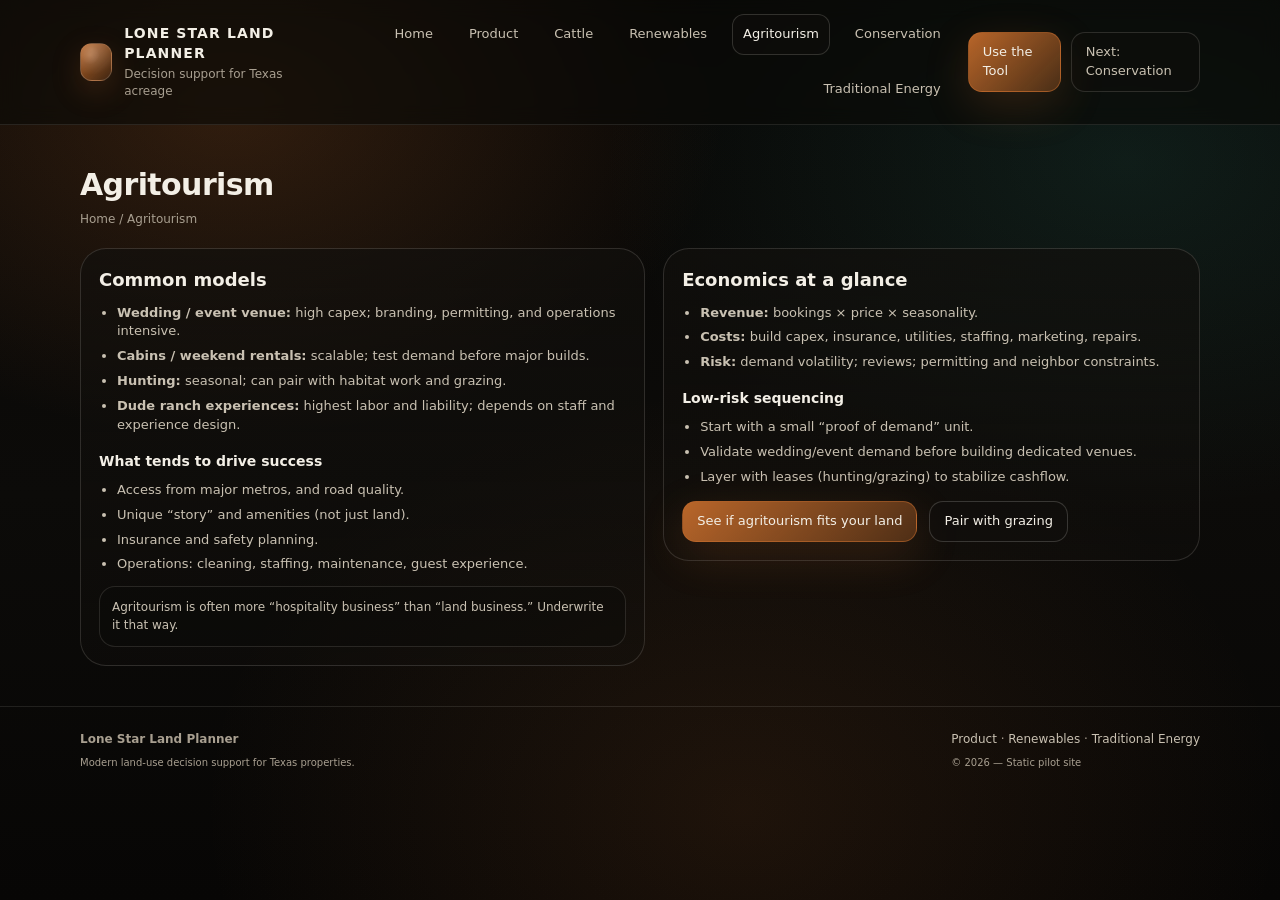
==== agritourism.html @ 0bdb6a61 "Create agritourism.html" ====
<!doctype html>
<html lang="en">
<head>
  <meta charset="utf-8" />
  <meta name="viewport" content="width=device-width, initial-scale=1" />
  <title>Agritourism — Lone Star Land Planner</title>
  <meta name="description" content="Agritourism options: wedding venues, dude ranch concepts, hunting, and rural hospitality." />
  <link rel="stylesheet" href="assets/style.css" />
  <script defer src="assets/site.js"></script>
</head>
<body>
<a class="skip-link" href="#main">Skip to content</a>

<header>
  <div class="container navbar">
    <a class="brand" href="index.html">
      <div class="brand-badge" aria-hidden="true"></div>
      <div class="brand-title">
        <strong>Lone Star Land Planner</strong>
        <span>Decision support for Texas acreage</span>
      </div>
    </a>

    <button class="burger" data-burger aria-label="Toggle navigation" aria-expanded="false">
      <span></span><span></span><span></span>
    </button>

    <nav class="navlinks" data-nav aria-label="Primary">
      <a data-navlink href="index.html">Home</a>
      <a data-navlink href="product.html">Product</a>
      <a data-navlink href="cattle.html">Cattle</a>
      <a data-navlink href="renewables.html">Renewables</a>
      <a data-navlink href="agritourism.html">Agritourism</a>
      <a data-navlink href="conservation.html">Conservation</a>
      <a data-navlink href="traditional-energy.html">Traditional Energy</a>
    </nav>

    <div class="nav-cta">
      <a class="btn primary" href="product.html">Use the Tool</a>
      <a class="btn ghost" href="conservation.html">Next: Conservation</a>
    </div>
  </div>
</header>

<main id="main">
  <section class="page-hero">
    <div class="container">
      <h1>Agritourism</h1>
      <div class="breadcrumb">Home / Agritourism</div>
    </div>
  </section>

  <section class="content">
    <div class="container content-grid">
      <div class="panel">
        <h2>Common models</h2>
        <ul>
          <li><b>Wedding / event venue:</b> high capex; branding, permitting, and operations intensive.</li>
          <li><b>Cabins / weekend rentals:</b> scalable; test demand before major builds.</li>
          <li><b>Hunting:</b> seasonal; can pair with habitat work and grazing.</li>
          <li><b>Dude ranch experiences:</b> highest labor and liability; depends on staff and experience design.</li>
        </ul>

        <h3>What tends to drive success</h3>
        <ul>
          <li>Access from major metros, and road quality.</li>
          <li>Unique “story” and amenities (not just land).</li>
          <li>Insurance and safety planning.</li>
          <li>Operations: cleaning, staffing, maintenance, guest experience.</li>
        </ul>

        <div class="note">
          Agritourism is often more “hospitality business” than “land business.” Underwrite it that way.
        </div>
      </div>

      <div class="panel">
        <h2>Economics at a glance</h2>
        <ul>
          <li><b>Revenue:</b> bookings × price × seasonality.</li>
          <li><b>Costs:</b> build capex, insurance, utilities, staffing, marketing, repairs.</li>
          <li><b>Risk:</b> demand volatility; reviews; permitting and neighbor constraints.</li>
        </ul>

        <h3>Low-risk sequencing</h3>
        <ul>
          <li>Start with a small “proof of demand” unit.</li>
          <li>Validate wedding/event demand before building dedicated venues.</li>
          <li>Layer with leases (hunting/grazing) to stabilize cashflow.</li>
        </ul>

        <div class="hero-actions">
          <a class="btn primary" href="product.html">See if agritourism fits your land</a>
          <a class="btn" href="cattle.html">Pair with grazing</a>
        </div>
      </div>
    </div>
  </section>
</main>

<footer class="footer">
  <div class="container footer-grid">
    <div>
      <strong>Lone Star Land Planner</strong>
      <small>Modern land-use decision support for Texas properties.</small>
    </div>
    <div>
      <a href="product.html">Product</a> ·
      <a href="renewables.html">Renewables</a> ·
      <a href="traditional-energy.html">Traditional Energy</a>
      <small>© <span id="y"></span> — Static pilot site</small>
    </div>
  </div>
  <script>document.getElementById('y').textContent = new Date().getFullYear();</script>
</footer>
</body>
</html>
---- assets/style.css ----
/* assets/style.css */
:root{
  --bg: #0b0a08;
  --panel: #12100d;
  --panel2:#171410;
  --text:#f3efe6;
  --muted:#c9c1b2;
  --muted2:#a89f90;
  --accent:#c26b2c;      /* burnt orange */
  --accent2:#2f7d6d;     /* muted green */
  --line: rgba(243,239,230,0.10);
  --shadow: 0 18px 60px rgba(0,0,0,.45);
  --radius: 18px;
  --radius2: 26px;
  --max: 1120px;
}

*{box-sizing:border-box}
html,body{height:100%}
body{
  margin:0;
  font-family: ui-sans-serif, system-ui, -apple-system, Segoe UI, Roboto, Helvetica, Arial;
  color:var(--text);
  background:
    radial-gradient(900px 600px at 18% 12%, rgba(194,107,44,.22), transparent 55%),
    radial-gradient(900px 600px at 88% 18%, rgba(47,125,109,.18), transparent 58%),
    radial-gradient(900px 700px at 58% 90%, rgba(194,107,44,.12), transparent 60%),
    linear-gradient(180deg, #070605, #0c0b09 55%, #070605);
  line-height:1.45;
}

a{color:inherit; text-decoration:none}
a:hover{opacity:.92}
img{max-width:100%; display:block}

.container{
  width:min(var(--max), calc(100% - 40px));
  margin-inline:auto;
}

.skip-link{
  position:absolute; left:-999px; top:auto;
  width:1px; height:1px; overflow:hidden;
}
.skip-link:focus{
  left:16px; top:16px; width:auto; height:auto;
  padding:10px 12px;
  background:var(--panel);
  border:1px solid var(--line);
  border-radius:12px;
  z-index:9999;
}

header{
  position:sticky;
  top:0;
  z-index:50;
  backdrop-filter: blur(10px);
  background: rgba(11,10,8,.62);
  border-bottom:1px solid var(--line);
}

.navbar{
  display:flex;
  align-items:center;
  justify-content:space-between;
  padding:14px 0;
  gap:16px;
}

.brand{
  display:flex;
  align-items:center;
  gap:12px;
  min-width: 220px;
}
.brand-badge{
  width:38px; height:38px;
  border-radius:12px;
  background:
    linear-gradient(135deg, rgba(194,107,44,.95), rgba(194,107,44,.25)),
    radial-gradient(16px 16px at 30% 30%, rgba(255,255,255,.35), transparent 60%);
  border:1px solid rgba(243,239,230,.18);
  box-shadow: 0 10px 30px rgba(194,107,44,.22);
  position:relative;
  overflow:hidden;
}
.brand-badge::after{
  content:"";
  position:absolute;
  inset:-20%;
  background: radial-gradient(circle at 30% 30%, rgba(255,255,255,.35), transparent 55%);
  transform: rotate(20deg);
  opacity:.6;
}
.brand-title{
  display:flex; flex-direction:column; gap:2px;
}
.brand-title strong{
  font-size:14px;
  letter-spacing:.08em;
  text-transform:uppercase;
}
.brand-title span{
  color:var(--muted2);
  font-size:12px;
}

.navlinks{
  display:flex;
  align-items:center;
  gap:14px;
  flex-wrap:wrap;
  justify-content:flex-end;
}
.navlinks a{
  padding:10px 10px;
  border-radius:12px;
  color:var(--muted);
  font-size:13px;
  border:1px solid transparent;
}
.navlinks a.active{
  color:var(--text);
  border-color: rgba(243,239,230,.16);
  background: rgba(18,16,13,.55);
}
.navlinks a:hover{
  color:var(--text);
  background: rgba(18,16,13,.42);
  border-color: rgba(243,239,230,.12);
}

.nav-cta{
  display:flex;
  align-items:center;
  gap:10px;
}

.btn{
  display:inline-flex;
  align-items:center;
  justify-content:center;
  gap:10px;
  padding:10px 14px;
  border-radius:14px;
  border:1px solid rgba(243,239,230,.18);
  background: rgba(18,16,13,.55);
  color:var(--text);
  font-size:13px;
  cursor:pointer;
  transition: transform .08s ease, opacity .08s ease;
}
.btn:hover{transform: translateY(-1px)}
.btn.primary{
  border-color: rgba(194,107,44,.55);
  background: linear-gradient(135deg, rgba(194,107,44,.95), rgba(194,107,44,.35));
  box-shadow: 0 14px 45px rgba(194,107,44,.20);
}
.btn.ghost{
  border-color: rgba(243,239,230,.14);
  background: rgba(18,16,13,.35);
  color:var(--muted);
}

.burger{
  display:none;
  border:1px solid rgba(243,239,230,.18);
  background: rgba(18,16,13,.55);
  border-radius:14px;
  padding:10px 12px;
  cursor:pointer;
}

.burger span{
  display:block;
  width:18px;
  height:2px;
  background: rgba(243,239,230,.75);
  margin:4px 0;
  border-radius:2px;
}

.hero{
  padding:46px 0 10px;
}
.hero-grid{
  display:grid;
  grid-template-columns: 1.15fr 0.85fr;
  gap:22px;
  align-items:stretch;
}
.hero-card{
  background: linear-gradient(180deg, rgba(18,16,13,.72), rgba(18,16,13,.40));
  border:1px solid rgba(243,239,230,.14);
  border-radius: var(--radius2);
  box-shadow: var(--shadow);
  overflow:hidden;
}
.hero-card .pad{padding:28px}
.kicker{
  display:inline-flex;
  align-items:center;
  gap:10px;
  padding:8px 12px;
  border-radius:999px;
  border:1px solid rgba(243,239,230,.14);
  background: rgba(18,16,13,.42);
  color:var(--muted);
  font-size:12px;
}
.kicker i{
  width:10px; height:10px;
  border-radius:999px;
  background: rgba(194,107,44,.95);
  box-shadow: 0 0 0 4px rgba(194,107,44,.15);
}
h1{
  margin:14px 0 10px;
  font-size:38px;
  line-height:1.08;
  letter-spacing:-0.02em;
}
.lede{
  color:var(--muted);
  font-size:15px;
  margin:0 0 18px;
  max-width: 62ch;
}
.hero-actions{
  display:flex;
  gap:12px;
  flex-wrap:wrap;
  margin-top:14px;
}
.hero-meta{
  display:flex;
  gap:14px;
  flex-wrap:wrap;
  margin-top:18px;
  padding-top:16px;
  border-top:1px solid rgba(243,239,230,.10);
}
.pill{
  display:inline-flex;
  align-items:center;
  gap:8px;
  padding:9px 12px;
  border-radius:999px;
  background: rgba(11,10,8,.55);
  border:1px solid rgba(243,239,230,.12);
  color:var(--muted);
  font-size:12px;
}
.pill b{color:var(--text); font-weight:600}

.side-visual{
  height:100%;
  display:flex;
  flex-direction:column;
}
.visual-top{
  padding:22px 22px 0;
}
.visual-title{
  font-size:14px;
  color:var(--muted);
  margin:0 0 10px;
}
.visual-box{
  border-radius: var(--radius2);
  border:1px solid rgba(243,239,230,.14);
  background:
    radial-gradient(500px 220px at 20% 20%, rgba(194,107,44,.22), transparent 60%),
    radial-gradient(520px 260px at 85% 25%, rgba(47,125,109,.18), transparent 60%),
    linear-gradient(180deg, rgba(23,20,16,.90), rgba(18,16,13,.55));
  padding:18px;
  min-height: 240px;
  position:relative;
  overflow:hidden;
}
.visual-box::after{
  content:"";
  position:absolute;
  inset:-20%;
  background:
    repeating-linear-gradient(
      135deg,
      rgba(243,239,230,.06) 0px,
      rgba(243,239,230,.06) 2px,
      transparent 2px,
      transparent 10px
    );
  opacity:.35;
  transform: rotate(6deg);
}
.visual-list{
  position:relative;
  z-index:1;
  margin:0;
  padding:0;
  list-style:none;
  display:grid;
  gap:12px;
}
.visual-list li{
  display:flex;
  gap:10px;
  align-items:flex-start;
  padding:12px;
  border-radius:16px;
  border:1px solid rgba(243,239,230,.12);
  background: rgba(11,10,8,.40);
}
.dot{
  width:10px; height:10px;
  border-radius:999px;
  margin-top:5px;
  background: rgba(47,125,109,.95);
  box-shadow:0 0 0 4px rgba(47,125,109,.16);
}
.visual-list b{display:block; font-size:13px}
.visual-list span{color:var(--muted); font-size:12px}

.section{
  padding:26px 0;
}
.section h2{
  margin:0 0 10px;
  font-size:20px;
  letter-spacing:-0.01em;
}
.section p{margin:0; color:var(--muted)}

.grid3{
  display:grid;
  grid-template-columns: repeat(3, 1fr);
  gap:16px;
  margin-top:16px;
}
.card{
  border-radius: var(--radius);
  border:1px solid rgba(243,239,230,.14);
  background: linear-gradient(180deg, rgba(18,16,13,.65), rgba(18,16,13,.35));
  padding:18px;
}
.card h3{margin:0 0 8px; font-size:15px}
.card p{margin:0; color:var(--muted); font-size:13px}
.card a.inline{
  display:inline-flex;
  margin-top:12px;
  color:var(--text);
  font-size:13px;
  padding:8px 10px;
  border-radius:12px;
  border:1px solid rgba(243,239,230,.12);
  background: rgba(11,10,8,.40);
}

.page-hero{
  padding:30px 0 10px;
}
.page-hero h1{font-size:30px}
.breadcrumb{
  color:var(--muted2);
  font-size:12px;
  margin-top:6px;
}

.content{
  padding:10px 0 40px;
}
.content-grid{
  display:grid;
  grid-template-columns: 1fr 0.95fr;
  gap:18px;
  align-items:start;
}
.panel{
  border-radius: var(--radius2);
  border:1px solid rgba(243,239,230,.14);
  background: linear-gradient(180deg, rgba(18,16,13,.70), rgba(18,16,13,.35));
  padding:18px;
}
.panel h2{margin:0 0 10px; font-size:18px}
.panel h3{margin:16px 0 8px; font-size:14px; color:var(--text)}
.panel ul{
  margin:10px 0 0;
  padding-left: 18px;
  color:var(--muted);
  font-size:13px;
}
.panel li{margin:6px 0}

.note{
  margin-top:12px;
  padding:12px 12px;
  border-radius:16px;
  border:1px solid rgba(243,239,230,.12);
  background: rgba(11,10,8,.40);
  color:var(--muted);
  font-size:12px;
}

.footer{
  border-top:1px solid var(--line);
  padding:24px 0 30px;
  color:var(--muted2);
  font-size:12px;
}
.footer-grid{
  display:flex;
  align-items:flex-start;
  justify-content:space-between;
  gap:16px;
  flex-wrap:wrap;
}
.footer a{color:var(--muted)}
.footer small{display:block; margin-top:8px; color:var(--muted2)}

.form{
  display:grid;
  gap:12px;
  margin-top:10px;
}
.field{
  display:grid;
  gap:6px;
}
label{
  font-size:12px;
  color:var(--muted2);
}
input, select, textarea{
  width:100%;
  padding:11px 12px;
  border-radius:14px;
  border:1px solid rgba(243,239,230,.14);
  background: rgba(11,10,8,.38);
  color:var(--text);
  outline:none;
}
textarea{min-height:110px; resize:vertical}
input:focus, select:focus, textarea:focus{
  border-color: rgba(194,107,44,.55);
  box-shadow: 0 0 0 4px rgba(194,107,44,.14);
}
.form-row{
  display:grid;
  grid-template-columns: 1fr 1fr;
  gap:12px;
}
.output{
  white-space:pre-wrap;
  font-family: ui-monospace, SFMono-Regular, Menlo, Monaco, Consolas, "Liberation Mono", monospace;
  font-size:12px;
  color: rgba(243,239,230,.86);
  background: rgba(7,6,5,.55);
  border:1px solid rgba(243,239,230,.12);
  border-radius:16px;
  padding:12px;
  min-height: 180px;
}

@media (max-width: 900px){
  .hero-grid{grid-template-columns:1fr}
  .content-grid{grid-template-columns:1fr}
  .grid3{grid-template-columns:1fr}
}

@media (max-width: 720px){
  .burger{display:inline-flex}
  .navlinks{display:none; width:100%}
  .navlinks.open{display:flex; flex-direction:column; align-items:stretch}
  .navbar{flex-wrap:wrap}
  .nav-cta{width:100%; justify-content:space-between}
  h1{font-size:32px}
  .form-row{grid-template-columns:1fr}
}
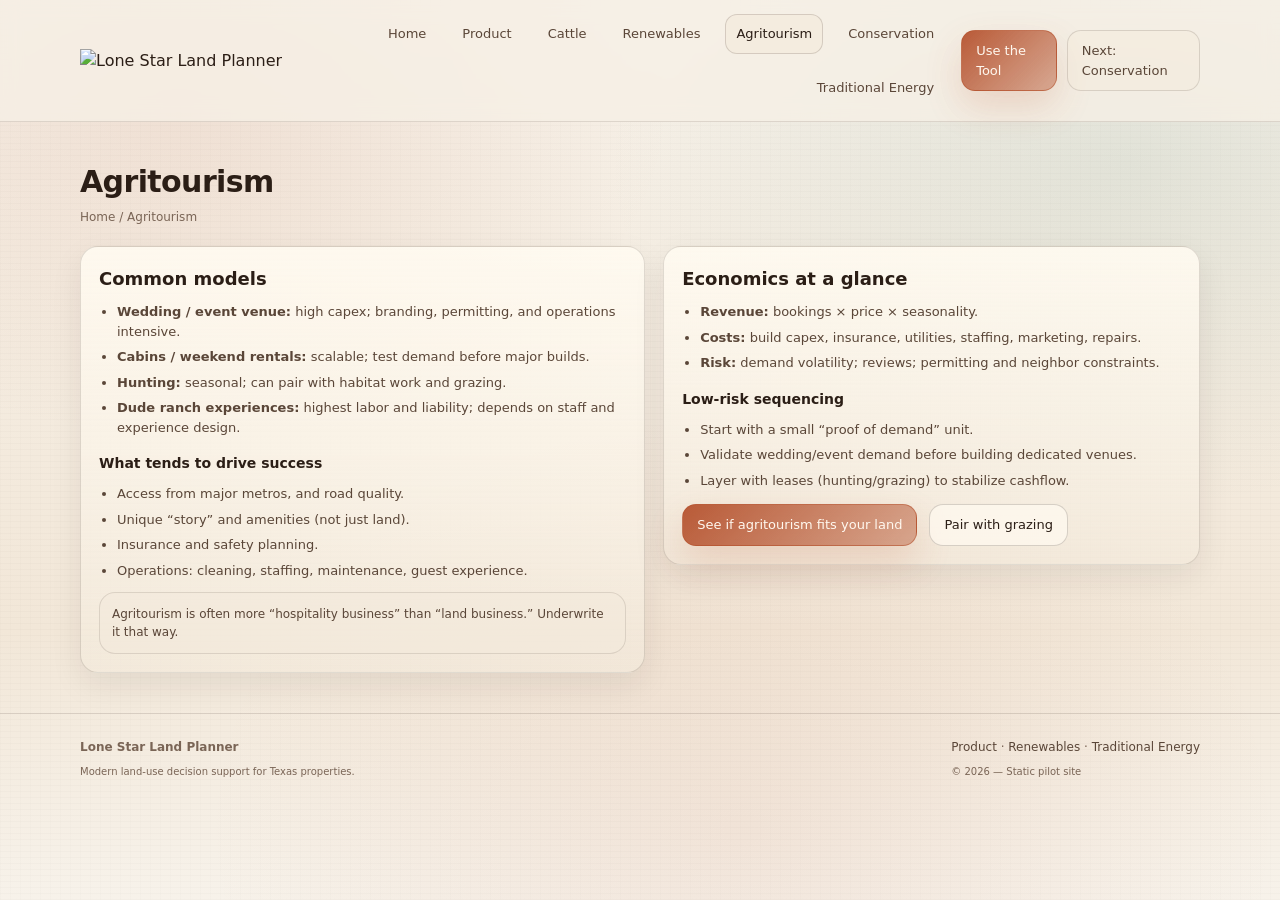
==== commit 3f12f495: "Update agritourism.html" ====
--- a/agritourism.html
+++ b/agritourism.html
@@ -13,13 +13,9 @@
 
 <header>
   <div class="container navbar">
-    <a class="brand" href="index.html">
-      <div class="brand-badge" aria-hidden="true"></div>
-      <div class="brand-title">
-        <strong>Lone Star Land Planner</strong>
-        <span>Decision support for Texas acreage</span>
-      </div>
-    </a>
+   <a class="brand" href="index.html">
+  <img src="assets/logo.png" alt="Lone Star Land Planner" class="site-logo">
+</a>
 
     <button class="burger" data-burger aria-label="Toggle navigation" aria-expanded="false">
       <span></span><span></span><span></span>
--- a/assets/style.css
+++ b/assets/style.css
@@ -1,32 +1,55 @@
-/* assets/style.css */
+/* assets/style.css — Southwestern / farmhouse theme (replace entire file) */
+
 :root{
-  --bg: #0b0a08;
-  --panel: #12100d;
-  --panel2:#171410;
-  --text:#f3efe6;
-  --muted:#c9c1b2;
-  --muted2:#a89f90;
-  --accent:#c26b2c;      /* burnt orange */
-  --accent2:#2f7d6d;     /* muted green */
-  --line: rgba(243,239,230,0.10);
-  --shadow: 0 18px 60px rgba(0,0,0,.45);
-  --radius: 18px;
-  --radius2: 26px;
+  /* Palette: parchment + adobe + saddle + sage */
+  --bg: #f6f0e6;        /* parchment */
+  --panel: #fffaf0;     /* warm off-white */
+  --panel2:#f3eadc;     /* light tan */
+  --text:#2b1e16;       /* dark brown */
+  --muted:#5a4638;      /* muted brown */
+  --muted2:#7a6556;     /* secondary muted */
+  --accent:#b5522e;     /* adobe */
+  --accent2:#2f6f5d;    /* sage */
+  --line: rgba(43,30,22,0.12);
+  --shadow: 0 16px 40px rgba(43,30,22,.12);
+
+  /* Shapes */
+  --radius: 14px;
+  --radius2: 18px;
+
+  /* Layout */
   --max: 1120px;
 }
 
 *{box-sizing:border-box}
 html,body{height:100%}
+
 body{
   margin:0;
   font-family: ui-sans-serif, system-ui, -apple-system, Segoe UI, Roboto, Helvetica, Arial;
   color:var(--text);
+  line-height:1.5;
+
+  /* Warm ranch-paper background with subtle “woven” texture */
   background:
-    radial-gradient(900px 600px at 18% 12%, rgba(194,107,44,.22), transparent 55%),
-    radial-gradient(900px 600px at 88% 18%, rgba(47,125,109,.18), transparent 58%),
-    radial-gradient(900px 700px at 58% 90%, rgba(194,107,44,.12), transparent 60%),
-    linear-gradient(180deg, #070605, #0c0b09 55%, #070605);
-  line-height:1.45;
+    radial-gradient(900px 600px at 14% 12%, rgba(181,82,46,.10), transparent 55%),
+    radial-gradient(900px 600px at 88% 18%, rgba(47,111,93,.10), transparent 58%),
+    radial-gradient(900px 700px at 58% 92%, rgba(181,82,46,.08), transparent 60%),
+    repeating-linear-gradient(
+      0deg,
+      rgba(43,30,22,0.018) 0px,
+      rgba(43,30,22,0.018) 1px,
+      transparent 1px,
+      transparent 6px
+    ),
+    repeating-linear-gradient(
+      90deg,
+      rgba(43,30,22,0.012) 0px,
+      rgba(43,30,22,0.012) 1px,
+      transparent 1px,
+      transparent 10px
+    ),
+    linear-gradient(180deg, #f7f2ea, #f2e7d8 70%, #f7f2ea);
 }
 
 a{color:inherit; text-decoration:none}
@@ -38,6 +61,7 @@
   margin-inline:auto;
 }
 
+/* Accessibility */
 .skip-link{
   position:absolute; left:-999px; top:auto;
   width:1px; height:1px; overflow:hidden;
@@ -51,12 +75,13 @@
   z-index:9999;
 }
 
+/* Header / nav */
 header{
   position:sticky;
   top:0;
   z-index:50;
   backdrop-filter: blur(10px);
-  background: rgba(11,10,8,.62);
+  background: rgba(246,240,230,.78);
   border-bottom:1px solid var(--line);
 }
 
@@ -74,31 +99,41 @@
   gap:12px;
   min-width: 220px;
 }
+
 .brand-badge{
   width:38px; height:38px;
   border-radius:12px;
   background:
-    linear-gradient(135deg, rgba(194,107,44,.95), rgba(194,107,44,.25)),
-    radial-gradient(16px 16px at 30% 30%, rgba(255,255,255,.35), transparent 60%);
-  border:1px solid rgba(243,239,230,.18);
-  box-shadow: 0 10px 30px rgba(194,107,44,.22);
+    linear-gradient(135deg, rgba(181,82,46,.95), rgba(181,82,46,.35)),
+    radial-gradient(16px 16px at 30% 30%, rgba(255,255,255,.45), transparent 60%);
+  border:1px solid rgba(43,30,22,.18);
+  box-shadow: 0 12px 28px rgba(181,82,46,.18);
   position:relative;
   overflow:hidden;
 }
 .brand-badge::after{
   content:"";
   position:absolute;
-  inset:-20%;
-  background: radial-gradient(circle at 30% 30%, rgba(255,255,255,.35), transparent 55%);
-  transform: rotate(20deg);
-  opacity:.6;
-}
+  inset:-24%;
+  background:
+    radial-gradient(circle at 30% 30%, rgba(255,255,255,.45), transparent 55%),
+    repeating-linear-gradient(
+      135deg,
+      rgba(255,255,255,.08) 0px,
+      rgba(255,255,255,.08) 2px,
+      transparent 2px,
+      transparent 9px
+    );
+  transform: rotate(8deg);
+  opacity:.55;
+}
+
 .brand-title{
   display:flex; flex-direction:column; gap:2px;
 }
 .brand-title strong{
   font-size:14px;
-  letter-spacing:.08em;
+  letter-spacing:.09em;
   text-transform:uppercase;
 }
 .brand-title span{
@@ -114,7 +149,7 @@
   justify-content:flex-end;
 }
 .navlinks a{
-  padding:10px 10px;
+  padding:9px 10px;
   border-radius:12px;
   color:var(--muted);
   font-size:13px;
@@ -122,13 +157,13 @@
 }
 .navlinks a.active{
   color:var(--text);
-  border-color: rgba(243,239,230,.16);
-  background: rgba(18,16,13,.55);
+  border-color: rgba(43,30,22,.16);
+  background: rgba(243,234,220,.65);
 }
 .navlinks a:hover{
   color:var(--text);
-  background: rgba(18,16,13,.42);
-  border-color: rgba(243,239,230,.12);
+  background: rgba(243,234,220,.55);
+  border-color: rgba(43,30,22,.12);
 }
 
 .nav-cta{
@@ -137,6 +172,7 @@
   gap:10px;
 }
 
+/* Buttons */
 .btn{
   display:inline-flex;
   align-items:center;
@@ -144,136 +180,140 @@
   gap:10px;
   padding:10px 14px;
   border-radius:14px;
-  border:1px solid rgba(243,239,230,.18);
-  background: rgba(18,16,13,.55);
+  border:1px solid rgba(43,30,22,.18);
+  background: rgba(255,250,240,.72);
   color:var(--text);
   font-size:13px;
   cursor:pointer;
-  transition: transform .08s ease, opacity .08s ease;
-}
-.btn:hover{transform: translateY(-1px)}
+  transition: transform .08s ease, opacity .08s ease, box-shadow .08s ease;
+}
+.btn:hover{
+  transform: translateY(-1px);
+  box-shadow: 0 10px 22px rgba(43,30,22,.10);
+}
 .btn.primary{
-  border-color: rgba(194,107,44,.55);
-  background: linear-gradient(135deg, rgba(194,107,44,.95), rgba(194,107,44,.35));
-  box-shadow: 0 14px 45px rgba(194,107,44,.20);
+  border-color: rgba(181,82,46,.55);
+  background: linear-gradient(135deg, rgba(181,82,46,.95), rgba(181,82,46,.45));
+  color:#fff8ef;
+  box-shadow: 0 16px 36px rgba(181,82,46,.18);
 }
 .btn.ghost{
-  border-color: rgba(243,239,230,.14);
-  background: rgba(18,16,13,.35);
-  color:var(--muted);
-}
-
+  border-color: rgba(43,30,22,.14);
+  background: rgba(243,234,220,.45);
+  color:var(--muted);
+}
+
+/* Mobile burger */
 .burger{
   display:none;
-  border:1px solid rgba(243,239,230,.18);
-  background: rgba(18,16,13,.55);
+  border:1px solid rgba(43,30,22,.18);
+  background: rgba(255,250,240,.72);
   border-radius:14px;
   padding:10px 12px;
   cursor:pointer;
 }
-
 .burger span{
   display:block;
   width:18px;
   height:2px;
-  background: rgba(243,239,230,.75);
+  background: rgba(43,30,22,.70);
   margin:4px 0;
   border-radius:2px;
 }
 
-.hero{
-  padding:46px 0 10px;
-}
+/* Hero */
+.hero{ padding:46px 0 10px; }
+
 .hero-grid{
   display:grid;
   grid-template-columns: 1.15fr 0.85fr;
   gap:22px;
   align-items:stretch;
 }
+
 .hero-card{
-  background: linear-gradient(180deg, rgba(18,16,13,.72), rgba(18,16,13,.40));
-  border:1px solid rgba(243,239,230,.14);
+  background: linear-gradient(180deg, rgba(255,250,240,.90), rgba(243,234,220,.62));
+  border:1px solid rgba(43,30,22,.16);
   border-radius: var(--radius2);
   box-shadow: var(--shadow);
   overflow:hidden;
 }
+
 .hero-card .pad{padding:28px}
+
 .kicker{
   display:inline-flex;
   align-items:center;
   gap:10px;
   padding:8px 12px;
   border-radius:999px;
-  border:1px solid rgba(243,239,230,.14);
-  background: rgba(18,16,13,.42);
+  border:1px solid rgba(43,30,22,.14);
+  background: rgba(243,234,220,.70);
   color:var(--muted);
   font-size:12px;
 }
 .kicker i{
   width:10px; height:10px;
   border-radius:999px;
-  background: rgba(194,107,44,.95);
-  box-shadow: 0 0 0 4px rgba(194,107,44,.15);
-}
+  background: rgba(181,82,46,.95);
+  box-shadow: 0 0 0 4px rgba(181,82,46,.12);
+}
+
 h1{
   margin:14px 0 10px;
   font-size:38px;
   line-height:1.08;
   letter-spacing:-0.02em;
 }
+
 .lede{
   color:var(--muted);
   font-size:15px;
   margin:0 0 18px;
   max-width: 62ch;
 }
+
 .hero-actions{
   display:flex;
   gap:12px;
   flex-wrap:wrap;
   margin-top:14px;
 }
+
 .hero-meta{
   display:flex;
   gap:14px;
   flex-wrap:wrap;
   margin-top:18px;
   padding-top:16px;
-  border-top:1px solid rgba(243,239,230,.10);
-}
+  border-top:1px solid rgba(43,30,22,.12);
+}
+
 .pill{
   display:inline-flex;
   align-items:center;
   gap:8px;
   padding:9px 12px;
   border-radius:999px;
-  background: rgba(11,10,8,.55);
-  border:1px solid rgba(243,239,230,.12);
-  color:var(--muted);
-  font-size:12px;
-}
-.pill b{color:var(--text); font-weight:600}
-
-.side-visual{
-  height:100%;
-  display:flex;
-  flex-direction:column;
-}
-.visual-top{
-  padding:22px 22px 0;
-}
-.visual-title{
-  font-size:14px;
-  color:var(--muted);
-  margin:0 0 10px;
-}
+  background: rgba(255,250,240,.70);
+  border:1px solid rgba(43,30,22,.12);
+  color:var(--muted);
+  font-size:12px;
+}
+.pill b{color:var(--text); font-weight:700}
+
+/* Side visual */
+.side-visual{ height:100%; display:flex; flex-direction:column; }
+.visual-top{ padding:22px 22px 0; }
+.visual-title{ font-size:14px; color:var(--muted); margin:0 0 10px; }
+
 .visual-box{
   border-radius: var(--radius2);
-  border:1px solid rgba(243,239,230,.14);
+  border:1px solid rgba(43,30,22,.16);
   background:
-    radial-gradient(500px 220px at 20% 20%, rgba(194,107,44,.22), transparent 60%),
-    radial-gradient(520px 260px at 85% 25%, rgba(47,125,109,.18), transparent 60%),
-    linear-gradient(180deg, rgba(23,20,16,.90), rgba(18,16,13,.55));
+    radial-gradient(520px 220px at 20% 20%, rgba(181,82,46,.12), transparent 60%),
+    radial-gradient(520px 260px at 85% 25%, rgba(47,111,93,.10), transparent 60%),
+    linear-gradient(180deg, rgba(255,250,240,.88), rgba(243,234,220,.60));
   padding:18px;
   min-height: 240px;
   position:relative;
@@ -286,14 +326,15 @@
   background:
     repeating-linear-gradient(
       135deg,
-      rgba(243,239,230,.06) 0px,
-      rgba(243,239,230,.06) 2px,
+      rgba(43,30,22,.035) 0px,
+      rgba(43,30,22,.035) 2px,
       transparent 2px,
       transparent 10px
     );
-  opacity:.35;
-  transform: rotate(6deg);
-}
+  opacity:.55;
+  transform: rotate(5deg);
+}
+
 .visual-list{
   position:relative;
   z-index:1;
@@ -303,28 +344,30 @@
   display:grid;
   gap:12px;
 }
+
 .visual-list li{
   display:flex;
   gap:10px;
   align-items:flex-start;
   padding:12px;
   border-radius:16px;
-  border:1px solid rgba(243,239,230,.12);
-  background: rgba(11,10,8,.40);
-}
+  border:1px solid rgba(43,30,22,.12);
+  background: rgba(255,250,240,.70);
+}
+
 .dot{
   width:10px; height:10px;
   border-radius:999px;
   margin-top:5px;
-  background: rgba(47,125,109,.95);
-  box-shadow:0 0 0 4px rgba(47,125,109,.16);
+  background: rgba(47,111,93,.92);
+  box-shadow:0 0 0 4px rgba(47,111,93,.12);
 }
 .visual-list b{display:block; font-size:13px}
 .visual-list span{color:var(--muted); font-size:12px}
 
-.section{
-  padding:26px 0;
-}
+/* Sections / cards */
+.section{ padding:26px 0; }
+
 .section h2{
   margin:0 0 10px;
   font-size:20px;
@@ -338,11 +381,13 @@
   gap:16px;
   margin-top:16px;
 }
+
 .card{
   border-radius: var(--radius);
-  border:1px solid rgba(243,239,230,.14);
-  background: linear-gradient(180deg, rgba(18,16,13,.65), rgba(18,16,13,.35));
+  border:1px solid rgba(43,30,22,.14);
+  background: linear-gradient(180deg, rgba(255,250,240,.92), rgba(243,234,220,.62));
   padding:18px;
+  box-shadow: 0 10px 28px rgba(43,30,22,.08);
 }
 .card h3{margin:0 0 8px; font-size:15px}
 .card p{margin:0; color:var(--muted); font-size:13px}
@@ -353,13 +398,12 @@
   font-size:13px;
   padding:8px 10px;
   border-radius:12px;
-  border:1px solid rgba(243,239,230,.12);
-  background: rgba(11,10,8,.40);
-}
-
-.page-hero{
-  padding:30px 0 10px;
-}
+  border:1px solid rgba(43,30,22,.12);
+  background: rgba(255,250,240,.78);
+}
+
+/* Page layout */
+.page-hero{ padding:30px 0 10px; }
 .page-hero h1{font-size:30px}
 .breadcrumb{
   color:var(--muted2);
@@ -367,21 +411,23 @@
   margin-top:6px;
 }
 
-.content{
-  padding:10px 0 40px;
-}
+.content{ padding:10px 0 40px; }
+
 .content-grid{
   display:grid;
   grid-template-columns: 1fr 0.95fr;
   gap:18px;
   align-items:start;
 }
+
 .panel{
   border-radius: var(--radius2);
-  border:1px solid rgba(243,239,230,.14);
-  background: linear-gradient(180deg, rgba(18,16,13,.70), rgba(18,16,13,.35));
+  border:1px solid rgba(43,30,22,.14);
+  background: linear-gradient(180deg, rgba(255,250,240,.92), rgba(243,234,220,.62));
   padding:18px;
-}
+  box-shadow: 0 12px 32px rgba(43,30,22,.08);
+}
+
 .panel h2{margin:0 0 10px; font-size:18px}
 .panel h3{margin:16px 0 8px; font-size:14px; color:var(--text)}
 .panel ul{
@@ -396,18 +442,61 @@
   margin-top:12px;
   padding:12px 12px;
   border-radius:16px;
-  border:1px solid rgba(243,239,230,.12);
-  background: rgba(11,10,8,.40);
-  color:var(--muted);
-  font-size:12px;
-}
-
+  border:1px solid rgba(43,30,22,.12);
+  background: rgba(243,234,220,.65);
+  color:var(--muted);
+  font-size:12px;
+}
+
+/* Forms */
+.form{ display:grid; gap:12px; margin-top:10px; }
+
+.field{ display:grid; gap:6px; }
+
+label{ font-size:12px; color:var(--muted2); }
+
+input, select, textarea{
+  width:100%;
+  padding:11px 12px;
+  border-radius:14px;
+  border:1px solid rgba(43,30,22,.14);
+  background: rgba(255,250,240,.80);
+  color:var(--text);
+  outline:none;
+}
+textarea{min-height:110px; resize:vertical}
+
+input:focus, select:focus, textarea:focus{
+  border-color: rgba(181,82,46,.55);
+  box-shadow: 0 0 0 4px rgba(181,82,46,.12);
+}
+
+.form-row{
+  display:grid;
+  grid-template-columns: 1fr 1fr;
+  gap:12px;
+}
+
+.output{
+  white-space:pre-wrap;
+  font-family: ui-monospace, SFMono-Regular, Menlo, Monaco, Consolas, "Liberation Mono", monospace;
+  font-size:12px;
+  color: rgba(43,30,22,.88);
+  background: rgba(243,234,220,.65);
+  border:1px solid rgba(43,30,22,.12);
+  border-radius:16px;
+  padding:12px;
+  min-height: 180px;
+}
+
+/* Footer */
 .footer{
   border-top:1px solid var(--line);
   padding:24px 0 30px;
   color:var(--muted2);
   font-size:12px;
 }
+
 .footer-grid{
   display:flex;
   align-items:flex-start;
@@ -415,53 +504,11 @@
   gap:16px;
   flex-wrap:wrap;
 }
+
 .footer a{color:var(--muted)}
 .footer small{display:block; margin-top:8px; color:var(--muted2)}
 
-.form{
-  display:grid;
-  gap:12px;
-  margin-top:10px;
-}
-.field{
-  display:grid;
-  gap:6px;
-}
-label{
-  font-size:12px;
-  color:var(--muted2);
-}
-input, select, textarea{
-  width:100%;
-  padding:11px 12px;
-  border-radius:14px;
-  border:1px solid rgba(243,239,230,.14);
-  background: rgba(11,10,8,.38);
-  color:var(--text);
-  outline:none;
-}
-textarea{min-height:110px; resize:vertical}
-input:focus, select:focus, textarea:focus{
-  border-color: rgba(194,107,44,.55);
-  box-shadow: 0 0 0 4px rgba(194,107,44,.14);
-}
-.form-row{
-  display:grid;
-  grid-template-columns: 1fr 1fr;
-  gap:12px;
-}
-.output{
-  white-space:pre-wrap;
-  font-family: ui-monospace, SFMono-Regular, Menlo, Monaco, Consolas, "Liberation Mono", monospace;
-  font-size:12px;
-  color: rgba(243,239,230,.86);
-  background: rgba(7,6,5,.55);
-  border:1px solid rgba(243,239,230,.12);
-  border-radius:16px;
-  padding:12px;
-  min-height: 180px;
-}
-
+/* Responsive */
 @media (max-width: 900px){
   .hero-grid{grid-template-columns:1fr}
   .content-grid{grid-template-columns:1fr}
